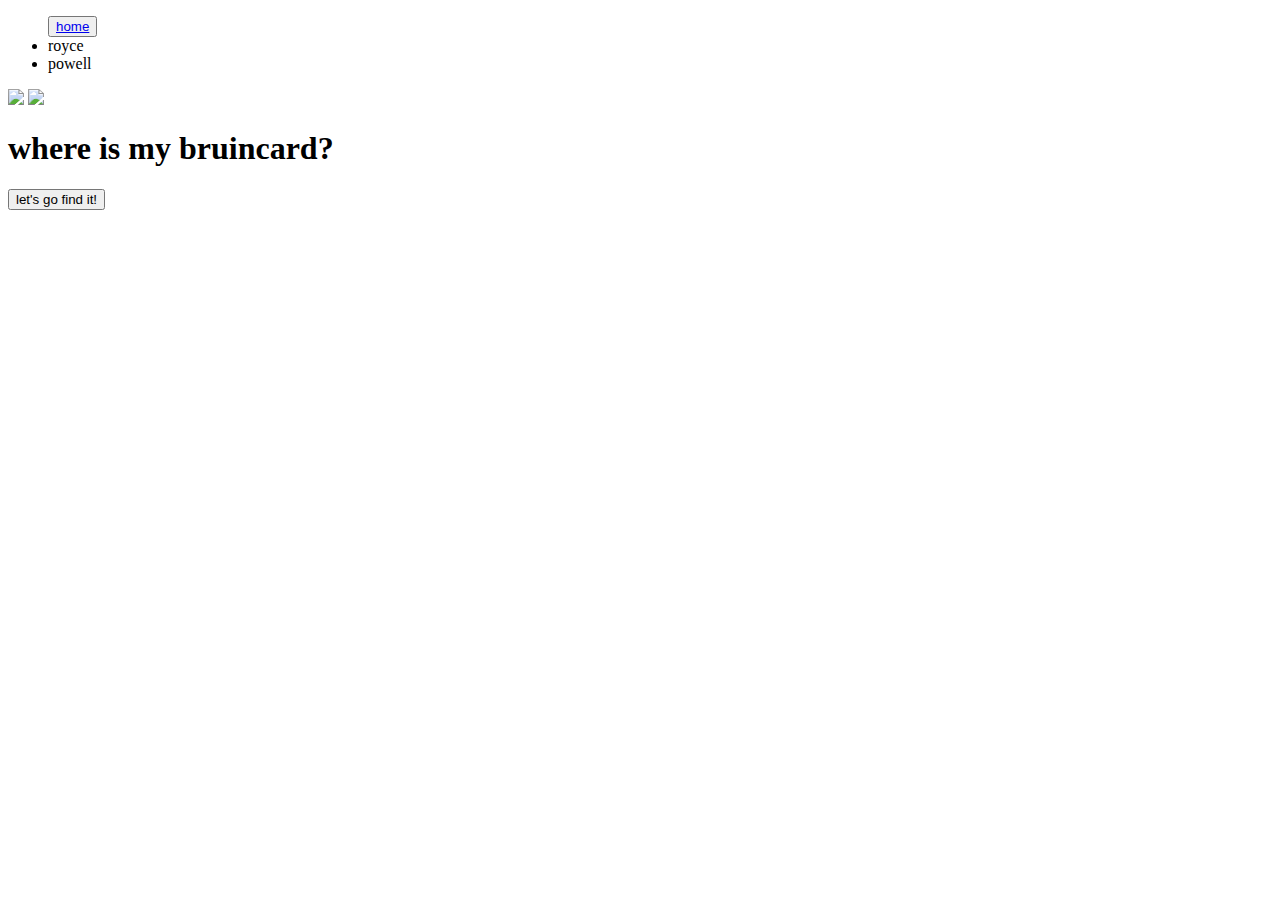
==== index.html @ 7dc575da "Add files via upload" ====
<!DOCTYPE html>
<html>
    <head>
        <meta name="viewport" content="width=device-width, initial-scale=1.0">
        <meta http-equiv="X-UA-Compatible" content="IE=edge,chrome=1">
        <meta name="HandheldFriendly" content="true">
        <title>where is my bruin card?</title>
        <link href="https://fonts.googleapis.com/css2?family=Patua+One&display=swap" rel="stylesheet">
        <link href="escapestyle.css" type="text/css" rel="stylesheet">
    </head>

    <body>
        <!-- <div class="splash">
            <h1 class="fade-in">You just got back on campus! You're as excited as ever, but can't seem to find your Bruin Card...</h1>
        </div> -->

        <div class="nav-container">
            <div class="wrapper">
                <nav>
                    <ul class="nav-items">
                        <button class="homebutton">
                            <a class="hometext" href="index.html">home</a>
                        </button>
                        <li>
                            <a class="royce">royce</a>
                        </li>
                        <li>
                            <a class="powell">powell</a>
                        </li>
                    </ul>
                    <div class="locks">
                        <img src="lock.svg" class="lock1">
                        <img src="lock.svg" class="lock2">
                    </div>
                </nav>
            </div>
        </div>

        <div class="header-container">
            <div class="wrapper">
                <header>
                    <div class="hero-content">
                        <h1>where is my bruincard?</h1>
                        <a href="royce.html"><button class="startbutton" type="button">let's go find it!</button></a>
                    </div>

                    <div class="hero-image">
                        <img class="bear" src="bear.svg" alt=""/>
                    </div>
                </header>
            </div>
        </div>

        <script src="escape.js"></script>
    </body>
</html>
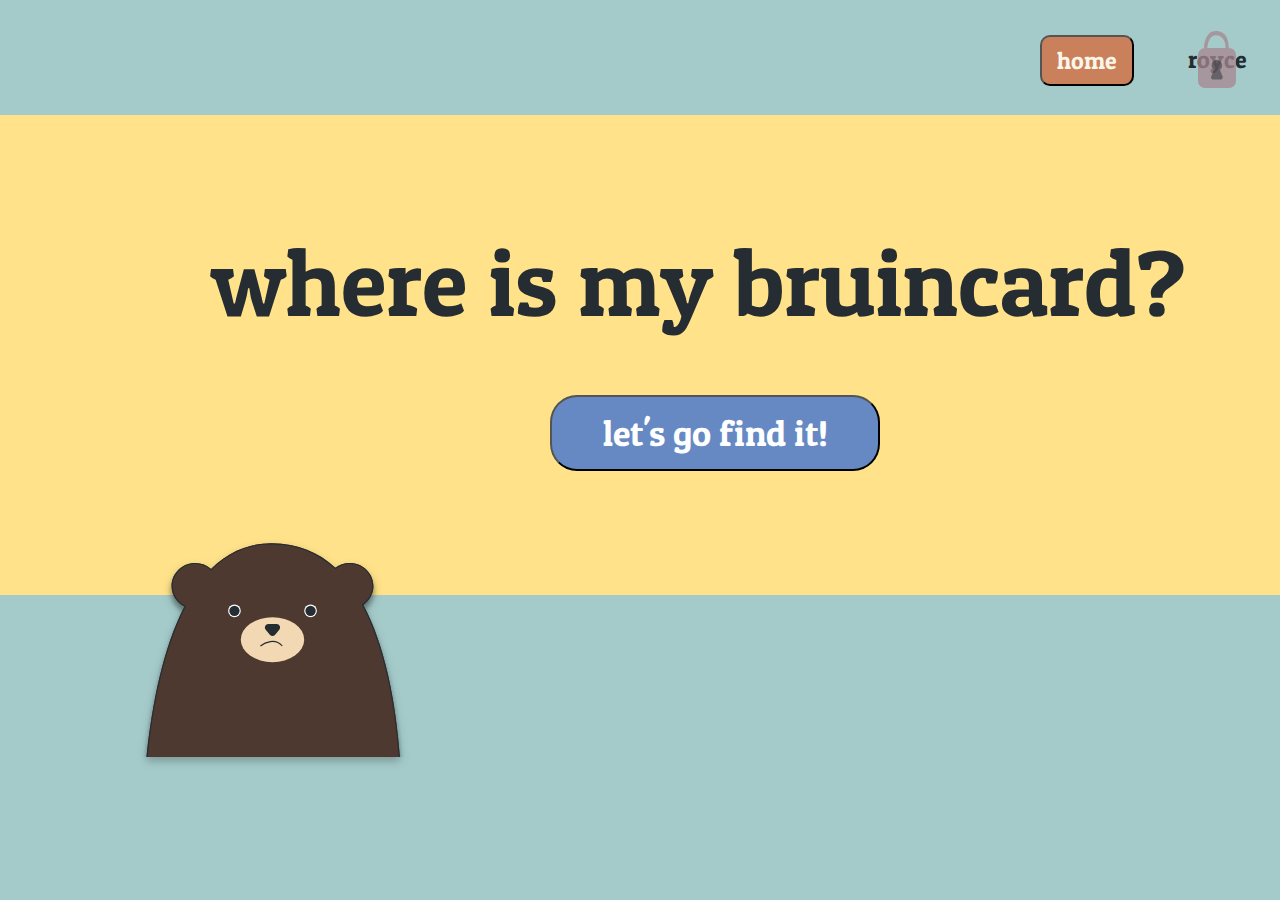
==== commit 9075bf1d: "Update index.html" ====
--- a/index.html
+++ b/index.html
@@ -6,7 +6,7 @@
         <meta name="HandheldFriendly" content="true">
         <title>where is my bruin card?</title>
         <link href="https://fonts.googleapis.com/css2?family=Patua+One&display=swap" rel="stylesheet">
-        <link href="escapestyle.css" type="text/css" rel="stylesheet">
+        <link href="css/escapestyle.css" type="text/css" rel="stylesheet">
     </head>
 
     <body>
@@ -29,8 +29,8 @@
                         </li>
                     </ul>
                     <div class="locks">
-                        <img src="lock.svg" class="lock1">
-                        <img src="lock.svg" class="lock2">
+                        <img src="images/lock.svg" class="lock1">
+                        <img src="images/lock.svg" class="lock2">
                     </div>
                 </nav>
             </div>
@@ -45,12 +45,12 @@
                     </div>
 
                     <div class="hero-image">
-                        <img class="bear" src="bear.svg" alt=""/>
+                        <img class="bear" src="images/bear.svg" alt=""/>
                     </div>
                 </header>
             </div>
         </div>
 
-        <script src="escape.js"></script>
+        <script src="javascript/escape.js"></script>
     </body>
-</html>+</html>
--- a/css/escapestyle.css
+++ b/css/escapestyle.css
@@ -0,0 +1,289 @@
+.splash {
+    position:fixed;
+    top:0;
+    left:0;
+    width: 100%;
+    height:100vh;
+    background:#A4CBCA;
+    z-index:200;
+    color:#252D33;
+    text-align:center;
+    line-height:90vh;
+}
+
+.splash h1 {
+    font-family: Patua One;
+    font-weight:lighter;
+    margin-left: 20px;
+    margin-right: 20px;
+}
+
+.splash.display-none {
+    position:fixed;
+    opacity: 0;
+    top:0;
+    left:0;
+    width: 100%;
+    height:100vh;
+    background:black;
+    z-index:-10;
+    color:#A4CBCA;
+    text-align:center;
+    line-height:90vh;
+    transition: all 1s;
+}
+
+.rush {
+    position:fixed;
+    top:0;
+    left:0;
+    width: 100%;
+    height:100vh;
+    background:black;
+    z-index:100;
+    color:white;
+    text-align:center;
+    line-height:90vh;
+}
+
+.rush h1 {
+    font-family: Oswald;
+    font-weight:lighter;
+    text-align:center;
+}
+
+/* .rush.display-none {
+    position:fixed;
+    opacity: 0;
+    top:0;
+    left:0;
+    width: 100%;
+    height:100vh;
+    background:black;
+    z-index:-10;
+    color:white;
+    text-align:center;
+    line-height:90vh;
+    transition: all 0.5s;
+} */
+
+@keyframes fadeIn {
+    to {
+        opacity: 1;
+    }
+}
+
+.fade-in {
+    opacity: 0;
+    animation:fadeIn 1s ease-in forwards;
+}
+
+.enter {
+    background-color: white;
+    padding: 25px 45px;
+    color: lavender;
+    text-align: center;
+    text-transform: uppercase;
+    text-shadow: 1px 1px black;
+    font-size: 25px;
+    border-radius: 10px;
+    font-weight: bold;
+}
+
+.enter:hover {
+    background-color: lavender;
+    color: gray;
+    border: 2px solid white;
+    text-decoration:none;
+}
+
+/* this is where the figma homepage starts! */
+
+* {
+    box-sizing: border-box;
+    margin: 0;
+}
+
+body {
+    font-family: 'Patua One'; 
+    background: #A4CBCA;
+    overflow: hidden;
+}
+
+.nav-container { 
+    position: absolute;
+    width: 100%;
+    height: 120px;
+    left: 0px;
+    top: 0px;
+    bottom: 0px;
+    background: #A4CBCA;
+}
+
+.wrapper {
+    max-width: 1200px;
+    margin: 0 auto;
+}
+
+/* nav {
+    display: flex;
+    align-items: center;
+    justify-content: space-between;
+    height: 72px;
+}
+
+nav .nav-items {
+    display: flex;
+    align-items: center;
+    height: 72px;
+    margin-left: 850px;
+} */
+
+nav .homebutton {
+    position: absolute;
+    width: 94px;
+    height: 51px;
+    left: 1040px;
+    top: 35px;
+    background: rgba(215, 103, 53, 0.75);
+    border-radius: 10px;
+}
+
+nav .hometext {
+    width: 94px;
+    height: 31px;
+    left: 1040px;
+    top: 45px;
+    font-family: 'Patua One';
+    font-style: normal;
+    font-weight: normal;
+    font-size: 24px;
+    line-height: 29px;
+    text-align: center;
+    text-decoration: none;
+    color: #F9F5E7;
+}
+
+nav .nav-items li {
+    list-style: none;
+    margin-right: 100px;
+    display: flex;
+    flex-direction: row;
+    top: 31px;
+}
+
+.nav-items li a {
+    font-family: Patua One;
+    font-style: normal;
+    font-weight: normal;
+    font-size: 24px;
+    text-align: center;
+    text-decoration: none;
+    color: #252D33;
+}
+
+.royce {
+    position: absolute;
+    width: 94px;
+    height: 31px;
+    left: 1170px;
+    top: 45px;
+}
+
+.powell {
+    position: absolute;
+    width: 94px;
+    height: 31px;
+    left: 1280px;
+    top: 45px;
+}
+
+.header-container {
+    position: absolute;
+    width: 100%;
+    height: 480px;
+    left: 0px;
+    top: 115px;
+    background: #FFE289;
+}
+
+.header-container h1 {
+    position: absolute;
+    left: 210px;
+    top: 110px;
+    width: 1090px;
+    height: 152px;
+    font-family: Patua One;
+    font-style: normal;
+    font-weight: normal;
+    font-size: 94px;
+    color: #252D33;
+}
+
+.hero-image {
+    position: absolute;
+    width: 226.15px;
+    height: 317.58px;
+    left: 137px;
+    top: 420px;
+    filter: drop-shadow(0px 4px 4px rgba(0, 0, 0, 0.25));
+}
+
+.bear {
+    width: 120%;
+    height: 70%;
+}
+
+.startbutton {
+    position: absolute;
+    left: 550px;
+    top: 280px;
+    width: 330px;
+    height: 76px;
+    background: #6689C3;
+    border-radius: 27px;
+    font-family: Patua One;
+    font-style: normal;
+    font-weight: normal;
+    font-size: 36px;
+    line-height: 44px;
+    text-align: center;
+    text-decoration: none;
+    color: #FFFFFF;
+}
+
+.startbutton:hover {
+    border: 10px solid #F1A000;
+    border-radius: 20px;
+    font-size: 33px;
+}
+
+.startbutton:active {
+    border: 17px solid #F1A000;
+    border-radius: 20px;
+    font-size: 33px;
+}
+
+.locks {
+    display:flex;
+    flex-direction: row;
+    align-items: flex-end;
+    width: 38px;
+    height: 57px;
+}
+
+.locks .lock1 {
+    position: absolute;
+    width: 38px;
+    height: 57px;
+    left:1198px;
+    top: 31px;
+}
+
+.locks .lock2 {
+    position: absolute;
+    width: 38px;
+    height: 57px;
+    left:1310px;
+    top: 31px;
+}